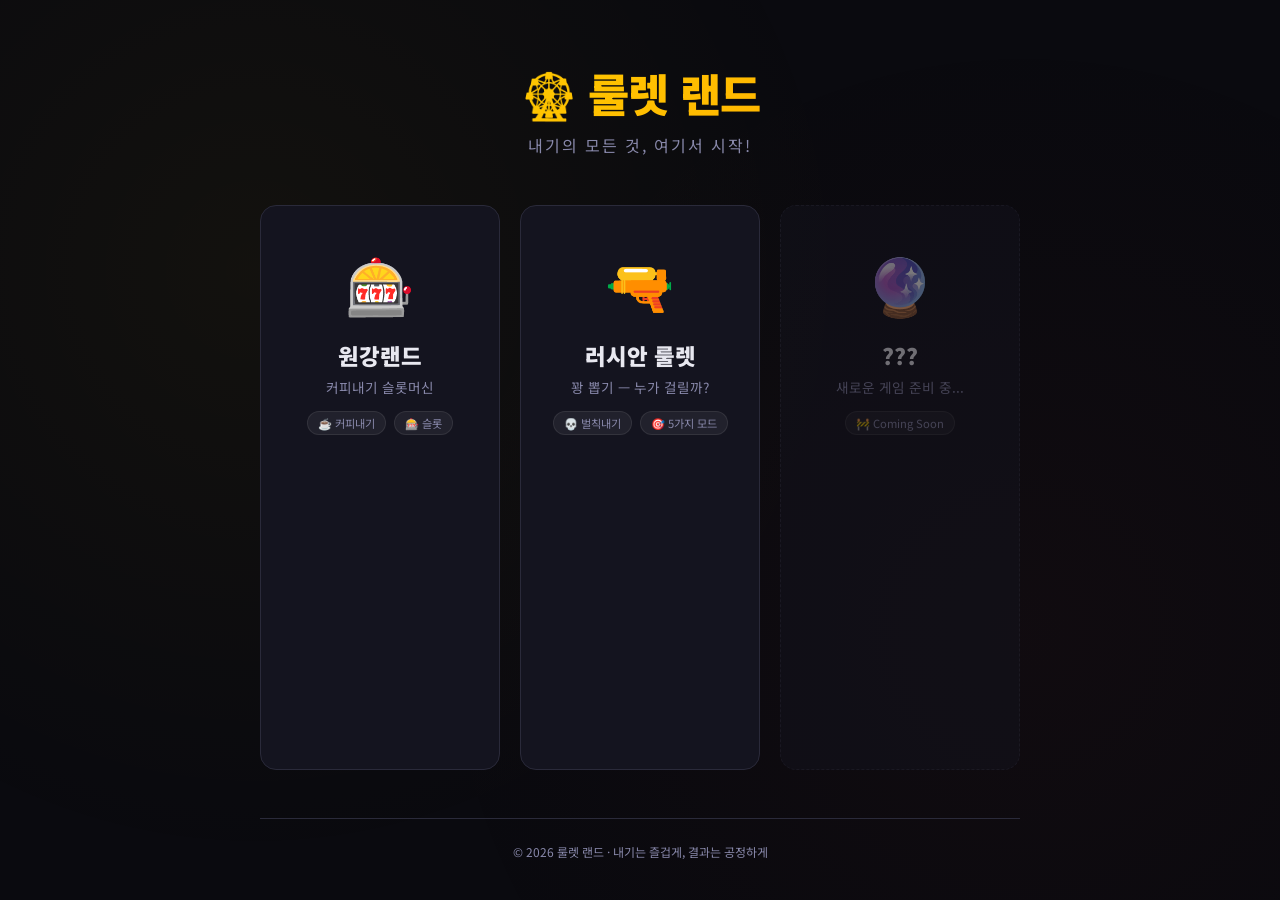
==== index.html @ bab330aa "feat: 폴더 이름 최적화" ====
<!DOCTYPE html>
<html lang="ko">
<head>
  <meta charset="UTF-8">
  <meta name="viewport" content="width=device-width, initial-scale=1.0">
  <title>🎡 룰렛 랜드</title>
  <link rel="preconnect" href="https://fonts.googleapis.com">
  <link rel="preconnect" href="https://fonts.gstatic.com" crossorigin>
  <link href="https://fonts.googleapis.com/css2?family=Noto+Sans+KR:wght@400;700;900&display=swap" rel="stylesheet">
  <link rel="stylesheet" href="styles/hub.css">
</head>
<body>
  <div class="hub">
    <header class="hub-header">
      <h1 class="hub-title">🎡 룰렛 랜드</h1>
      <p class="hub-subtitle">내기의 모든 것, 여기서 시작!</p>
    </header>

    <main class="game-grid">
      <!-- 커피 슬롯머신 -->
      <a href="Coffee/src/index.html" class="game-card card-coffee">
        <div class="card-glow"></div>
        <div class="card-icon">🎰</div>
        <div class="card-body">
          <h2 class="card-title">원강랜드</h2>
          <p class="card-desc">커피내기 슬롯머신</p>
          <ul class="card-tags">
            <li>☕ 커피내기</li>
            <li>🎰 슬롯</li>
          </ul>
        </div>
        <span class="card-arrow">→</span>
      </a>

      <!-- 러시안 룰렛 -->
      <a href="russianroulette/src/index.html" class="game-card card-roulette">
        <div class="card-glow"></div>
        <div class="card-icon">🔫</div>
        <div class="card-body">
          <h2 class="card-title">러시안 룰렛</h2>
          <p class="card-desc">꽝 뽑기 — 누가 걸릴까?</p>
          <ul class="card-tags">
            <li>💀 벌칙내기</li>
            <li>🎯 5가지 모드</li>
          </ul>
        </div>
        <span class="card-arrow">→</span>
      </a>

      <!-- 준비 중 카드 -->
      <div class="game-card card-coming">
        <div class="card-icon">🔮</div>
        <div class="card-body">
          <h2 class="card-title">???</h2>
          <p class="card-desc">새로운 게임 준비 중...</p>
          <ul class="card-tags">
            <li>🚧 Coming Soon</li>
          </ul>
        </div>
      </div>
    </main>

    <footer class="hub-footer">
      <p>© 2026 룰렛 랜드 · 내기는 즐겁게, 결과는 공정하게</p>
    </footer>
  </div>
</body>
</html>
---- styles/hub.css ----
/* ===== 룰렛 랜드 허브 CSS ===== */

:root {
  --bg: #0a0a0f;
  --bg-card: #14141f;
  --border: #2a2a3a;
  --text: #e8e8f0;
  --text-dim: #8888aa;
  --accent: #ffd700;
  --coffee: #6F4E37;
  --coffee-glow: rgba(111, 78, 55, 0.4);
  --roulette: #c0392b;
  --roulette-glow: rgba(192, 57, 43, 0.4);
  --coming: #555;
  --radius: 16px;
  --transition: 0.3s ease;
}

* { margin: 0; padding: 0; box-sizing: border-box; }

body {
  font-family: 'Noto Sans KR', -apple-system, BlinkMacSystemFont, sans-serif;
  background: var(--bg);
  color: var(--text);
  min-height: 100vh;
  overflow-x: hidden;
}

/* ===== Background Particles ===== */
body::before {
  content: '';
  position: fixed;
  inset: 0;
  background:
    radial-gradient(circle at 20% 30%, rgba(255, 215, 0, 0.04) 0%, transparent 50%),
    radial-gradient(circle at 80% 70%, rgba(192, 57, 43, 0.04) 0%, transparent 50%);
  pointer-events: none;
  z-index: 0;
}

/* ===== Hub Layout ===== */
.hub {
  position: relative;
  z-index: 1;
  max-width: 800px;
  margin: 0 auto;
  padding: 60px 20px 40px;
  min-height: 100vh;
  display: flex;
  flex-direction: column;
}

/* ===== Header ===== */
.hub-header {
  text-align: center;
  margin-bottom: 48px;
}

.hub-title {
  font-size: 2.8rem;
  font-weight: 900;
  letter-spacing: -1px;
  background: linear-gradient(135deg, var(--accent) 0%, #ffaa00 50%, var(--accent) 100%);
  background-size: 200% auto;
  -webkit-background-clip: text;
  -webkit-text-fill-color: transparent;
  background-clip: text;
  animation: shimmer 3s ease-in-out infinite;
}

@keyframes shimmer {
  0%, 100% { background-position: 0% center; }
  50% { background-position: 200% center; }
}

.hub-subtitle {
  margin-top: 8px;
  font-size: 1rem;
  color: var(--text-dim);
  letter-spacing: 2px;
}

/* ===== Game Grid ===== */
.game-grid {
  display: grid;
  grid-template-columns: repeat(auto-fit, minmax(220px, 1fr));
  gap: 20px;
  flex: 1;
}

/* ===== Game Card ===== */
.game-card {
  position: relative;
  display: flex;
  flex-direction: column;
  align-items: center;
  text-align: center;
  padding: 36px 24px 28px;
  background: var(--bg-card);
  border: 1px solid var(--border);
  border-radius: var(--radius);
  text-decoration: none;
  color: var(--text);
  overflow: hidden;
  transition: transform var(--transition), border-color var(--transition), box-shadow var(--transition);
  cursor: pointer;
}

.game-card:hover {
  transform: translateY(-6px);
  border-color: var(--accent);
  box-shadow: 0 12px 40px rgba(0, 0, 0, 0.4);
}

/* Glow effect */
.card-glow {
  position: absolute;
  top: -40%;
  left: 50%;
  transform: translateX(-50%);
  width: 160%;
  height: 80%;
  border-radius: 50%;
  opacity: 0;
  transition: opacity var(--transition);
  pointer-events: none;
}

.game-card:hover .card-glow {
  opacity: 1;
}

.card-coffee .card-glow {
  background: radial-gradient(ellipse, var(--coffee-glow), transparent 70%);
}

.card-roulette .card-glow {
  background: radial-gradient(ellipse, var(--roulette-glow), transparent 70%);
}

.card-coffee:hover { border-color: var(--coffee); }
.card-roulette:hover { border-color: var(--roulette); }

/* Icon */
.card-icon {
  font-size: 3.5rem;
  margin-bottom: 16px;
  position: relative;
  z-index: 1;
  transition: transform var(--transition);
}

.game-card:hover .card-icon {
  transform: scale(1.15);
}

/* Body */
.card-body {
  position: relative;
  z-index: 1;
}

.card-title {
  font-size: 1.4rem;
  font-weight: 900;
  margin-bottom: 6px;
}

.card-desc {
  font-size: 0.85rem;
  color: var(--text-dim);
  margin-bottom: 14px;
}

/* Tags */
.card-tags {
  list-style: none;
  display: flex;
  gap: 8px;
  justify-content: center;
  flex-wrap: wrap;
}

.card-tags li {
  font-size: 0.7rem;
  padding: 3px 10px;
  border-radius: 20px;
  background: rgba(255, 255, 255, 0.06);
  border: 1px solid rgba(255, 255, 255, 0.08);
  color: var(--text-dim);
}

/* Arrow */
.card-arrow {
  position: absolute;
  bottom: 12px;
  right: 16px;
  font-size: 1.2rem;
  color: var(--text-dim);
  opacity: 0;
  transform: translateX(-8px);
  transition: opacity var(--transition), transform var(--transition);
}

.game-card:hover .card-arrow {
  opacity: 1;
  transform: translateX(0);
}

/* Coming Soon */
.card-coming {
  cursor: default;
  opacity: 0.45;
  border-style: dashed;
}

.card-coming:hover {
  transform: none;
  border-color: var(--border);
  box-shadow: none;
}

/* ===== Footer ===== */
.hub-footer {
  text-align: center;
  margin-top: 48px;
  padding-top: 24px;
  border-top: 1px solid var(--border);
}

.hub-footer p {
  font-size: 0.75rem;
  color: var(--text-dim);
}

/* ===== Responsive ===== */
@media (max-width: 480px) {
  .hub {
    padding: 40px 16px 32px;
  }

  .hub-title {
    font-size: 2rem;
  }

  .game-grid {
    grid-template-columns: 1fr;
  }

  .card-icon {
    font-size: 2.8rem;
  }

  .card-title {
    font-size: 1.2rem;
  }
}
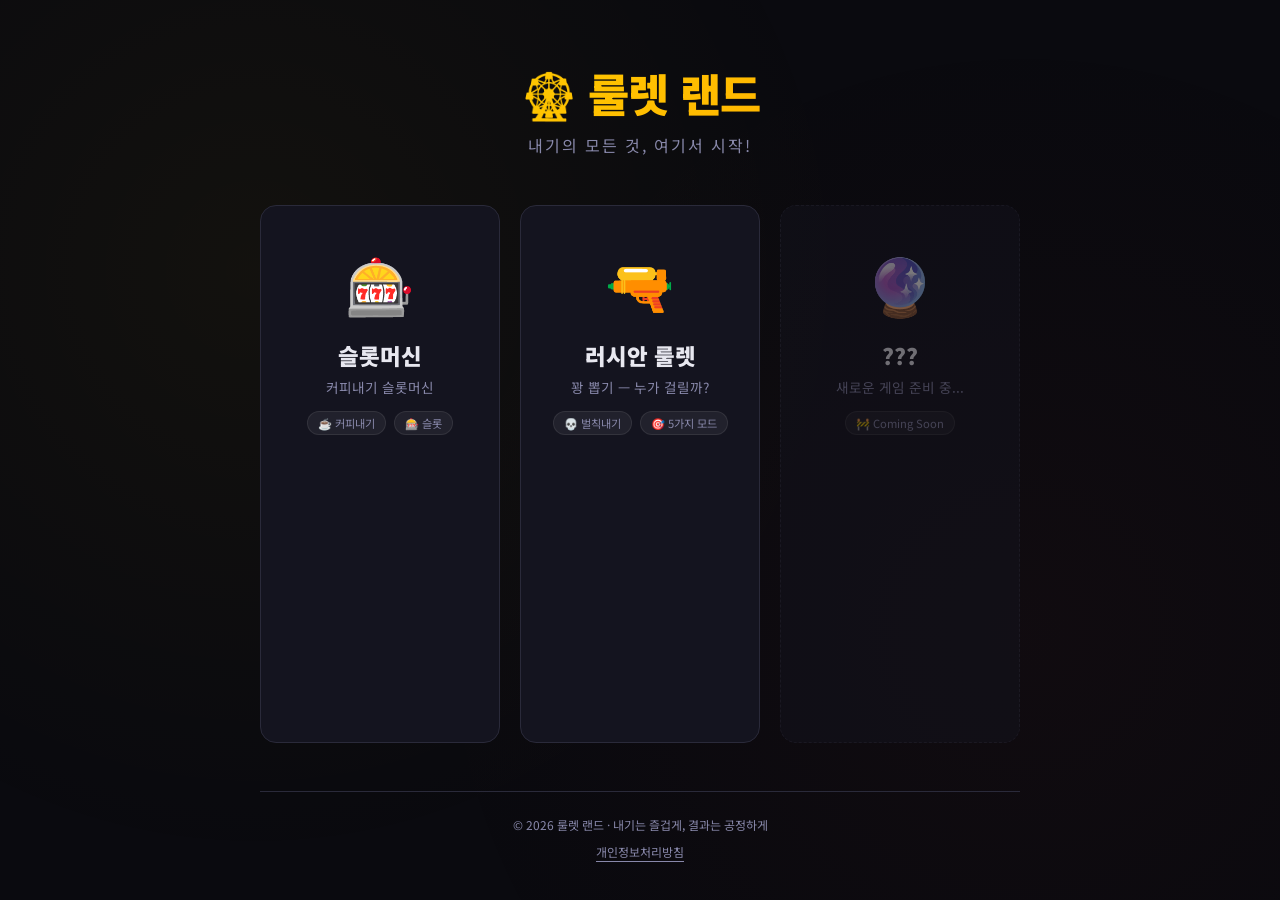
==== commit 23f98b88: "feat: 광고 추가 및 이름 변경" ====
--- a/index.html
+++ b/index.html
@@ -3,66 +3,35 @@
 <head>
   <meta charset="UTF-8">
   <meta name="viewport" content="width=device-width, initial-scale=1.0">
-  <title>🎡 룰렛 랜드</title>
-  <link rel="preconnect" href="https://fonts.googleapis.com">
-  <link rel="preconnect" href="https://fonts.gstatic.com" crossorigin>
-  <link href="https://fonts.googleapis.com/css2?family=Noto+Sans+KR:wght@400;700;900&display=swap" rel="stylesheet">
-  <link rel="stylesheet" href="styles/hub.css">
+  <meta name="google-site-verification" content="REPLACE_WITH_GOOGLE_SITE_VERIFICATION">
+  <meta name="naver-site-verification" content="REPLACE_WITH_NAVER_SITE_VERIFICATION">
+  <title>룰렛 랜드 | 커피내기 룰렛, 벌칙 룰렛, 꽝 뽑기, 랜덤 추첨 웹게임</title>
+  <meta name="description" content="룰렛 랜드는 커피내기 슬롯머신과 러시안 룰렛 꽝 뽑기를 제공하는 무료 웹게임 모음입니다. 브라우저에서 바로 실행할 수 있습니다.">
+  <meta name="keywords" content="룰렛 랜드, 커피내기, 벌칙 룰렛, 꽝 뽑기, 랜덤 추첨, 슬롯머신 게임, 러시안 룰렛 게임, 웹게임">
+  <meta name="robots" content="index,follow,max-image-preview:large,max-snippet:-1,max-video-preview:-1">
+  <meta name="theme-color" content="#0a0a0f">
+  <meta name="application-name" content="룰렛 랜드">
+  <meta name="format-detection" content="telephone=no">
+  <meta http-equiv="refresh" content="0; url=hub/index.html">
+  <link rel="canonical" href="hub/index.html">
+  <meta property="og:type" content="website">
+  <meta property="og:locale" content="ko_KR">
+  <meta property="og:site_name" content="룰렛 랜드">
+  <meta property="og:title" content="룰렛 랜드 | 커피내기 룰렛, 벌칙 룰렛, 꽝 뽑기, 랜덤 추첨 웹게임">
+  <meta property="og:description" content="룰렛 랜드는 커피내기 슬롯머신과 러시안 룰렛 꽝 뽑기를 제공하는 무료 웹게임 모음입니다.">
+  <meta property="og:url" content="hub/index.html">
+  <meta property="og:image" content="shared/assets/og-default.svg">
+  <meta name="twitter:card" content="summary_large_image">
+  <meta name="twitter:title" content="룰렛 랜드 | 커피내기 룰렛, 벌칙 룰렛, 꽝 뽑기, 랜덤 추첨 웹게임">
+  <meta name="twitter:description" content="룰렛 랜드는 커피내기 슬롯머신과 러시안 룰렛 꽝 뽑기를 제공하는 무료 웹게임 모음입니다.">
+  <meta name="twitter:url" content="hub/index.html">
+  <meta name="twitter:image" content="shared/assets/og-default.svg">
+  <script>
+    window.location.replace("hub/index.html");
+  </script>
 </head>
 <body>
-  <div class="hub">
-    <header class="hub-header">
-      <h1 class="hub-title">🎡 룰렛 랜드</h1>
-      <p class="hub-subtitle">내기의 모든 것, 여기서 시작!</p>
-    </header>
-
-    <main class="game-grid">
-      <!-- 커피 슬롯머신 -->
-      <a href="Coffee/src/index.html" class="game-card card-coffee">
-        <div class="card-glow"></div>
-        <div class="card-icon">🎰</div>
-        <div class="card-body">
-          <h2 class="card-title">원강랜드</h2>
-          <p class="card-desc">커피내기 슬롯머신</p>
-          <ul class="card-tags">
-            <li>☕ 커피내기</li>
-            <li>🎰 슬롯</li>
-          </ul>
-        </div>
-        <span class="card-arrow">→</span>
-      </a>
-
-      <!-- 러시안 룰렛 -->
-      <a href="russianroulette/src/index.html" class="game-card card-roulette">
-        <div class="card-glow"></div>
-        <div class="card-icon">🔫</div>
-        <div class="card-body">
-          <h2 class="card-title">러시안 룰렛</h2>
-          <p class="card-desc">꽝 뽑기 — 누가 걸릴까?</p>
-          <ul class="card-tags">
-            <li>💀 벌칙내기</li>
-            <li>🎯 5가지 모드</li>
-          </ul>
-        </div>
-        <span class="card-arrow">→</span>
-      </a>
-
-      <!-- 준비 중 카드 -->
-      <div class="game-card card-coming">
-        <div class="card-icon">🔮</div>
-        <div class="card-body">
-          <h2 class="card-title">???</h2>
-          <p class="card-desc">새로운 게임 준비 중...</p>
-          <ul class="card-tags">
-            <li>🚧 Coming Soon</li>
-          </ul>
-        </div>
-      </div>
-    </main>
-
-    <footer class="hub-footer">
-      <p>© 2026 룰렛 랜드 · 내기는 즐겁게, 결과는 공정하게</p>
-    </footer>
-  </div>
+  <p>메인 페이지로 이동 중입니다. 자동으로 이동하지 않으면 <a href="hub/index.html">허브</a>를 눌러주세요.</p>
+  <p><a href="coffee/src/index.html">슬롯머신</a> · <a href="russian-roulette/src/index.html">러시안 룰렛</a> · <a href="advertisement/privacy-policy.html">개인정보처리방침</a></p>
 </body>
-</html>
+</html>
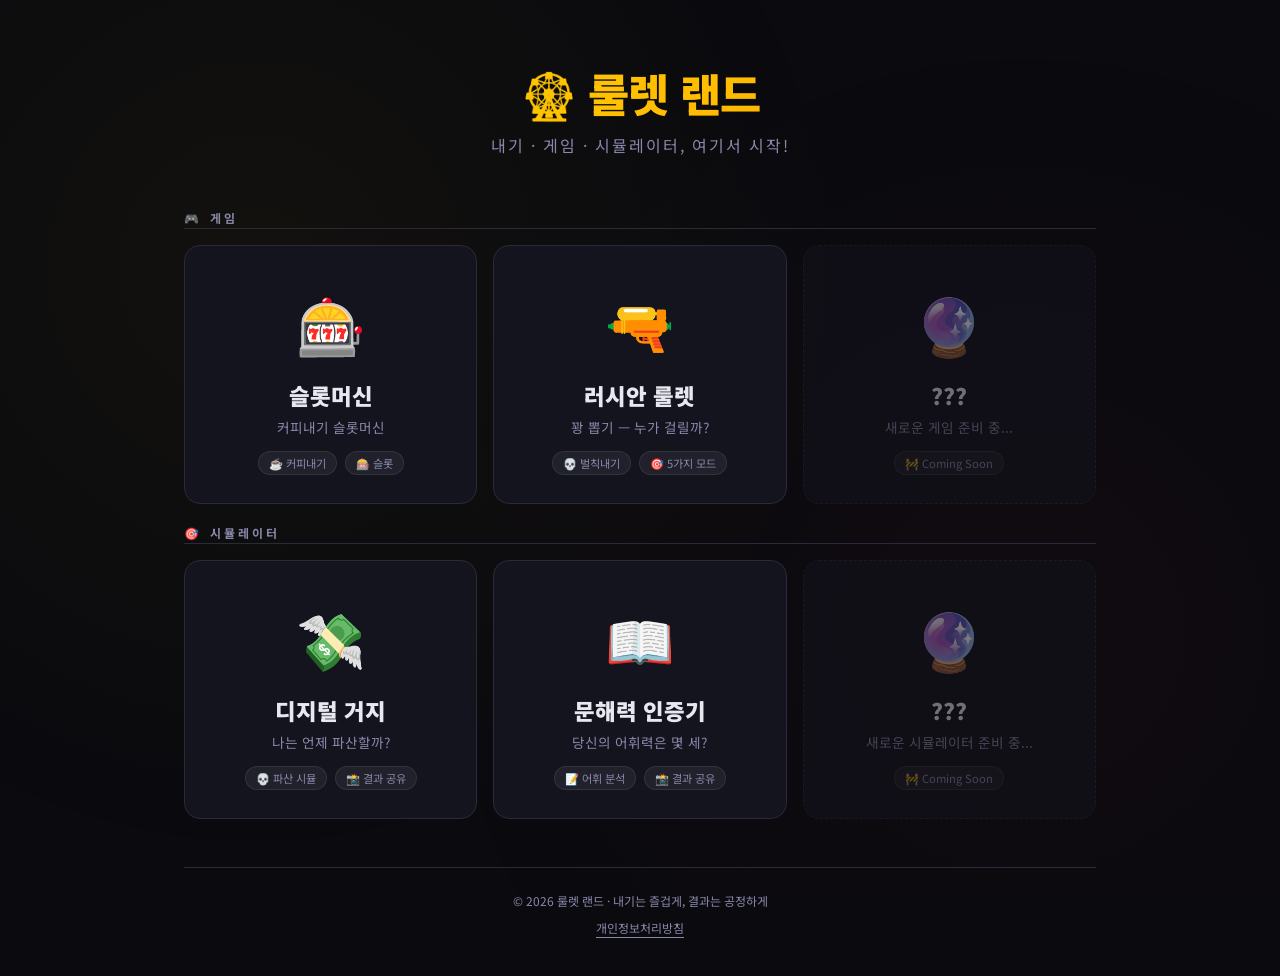
==== commit 724e0f6b: "ga4 및 구글 서치콘솔 업데이트 ga4 구글 서치콘솔 업데이트" ====
--- a/index.html
+++ b/index.html
@@ -1,9 +1,18 @@
 <!DOCTYPE html>
 <html lang="ko">
 <head>
+  <!-- Google tag (gtag.js) -->
+<script async src="https://www.googletagmanager.com/gtag/js?id=G-CTCK8MW096"></script>
+<script>
+  window.dataLayer = window.dataLayer || [];
+  function gtag(){dataLayer.push(arguments);}
+  gtag('js', new Date());
+
+  gtag('config', 'G-CTCK8MW096');
+</script>
   <meta charset="UTF-8">
   <meta name="viewport" content="width=device-width, initial-scale=1.0">
-  <meta name="google-site-verification" content="REPLACE_WITH_GOOGLE_SITE_VERIFICATION">
+  <meta name="google-site-verification" content="536zmVelm1u93Xi9KcIdQ15D8KtPaO9J2H7pkwDQQnc">
   <meta name="naver-site-verification" content="REPLACE_WITH_NAVER_SITE_VERIFICATION">
   <title>룰렛 랜드 | 커피내기 룰렛, 벌칙 룰렛, 꽝 뽑기, 랜덤 추첨 웹게임</title>
   <meta name="description" content="룰렛 랜드는 커피내기 슬롯머신과 러시안 룰렛 꽝 뽑기를 제공하는 무료 웹게임 모음입니다. 브라우저에서 바로 실행할 수 있습니다.">
@@ -16,7 +25,7 @@
   <link rel="canonical" href="hub/index.html">
   <meta property="og:type" content="website">
   <meta property="og:locale" content="ko_KR">
-  <meta property="og:site_name" content="룰렛 랜드">
+  <meta property="og:site_name" content="오늘의 내기 - 3초 만에 끝내는 룰렛 랜드">
   <meta property="og:title" content="룰렛 랜드 | 커피내기 룰렛, 벌칙 룰렛, 꽝 뽑기, 랜덤 추첨 웹게임">
   <meta property="og:description" content="룰렛 랜드는 커피내기 슬롯머신과 러시안 룰렛 꽝 뽑기를 제공하는 무료 웹게임 모음입니다.">
   <meta property="og:url" content="hub/index.html">
